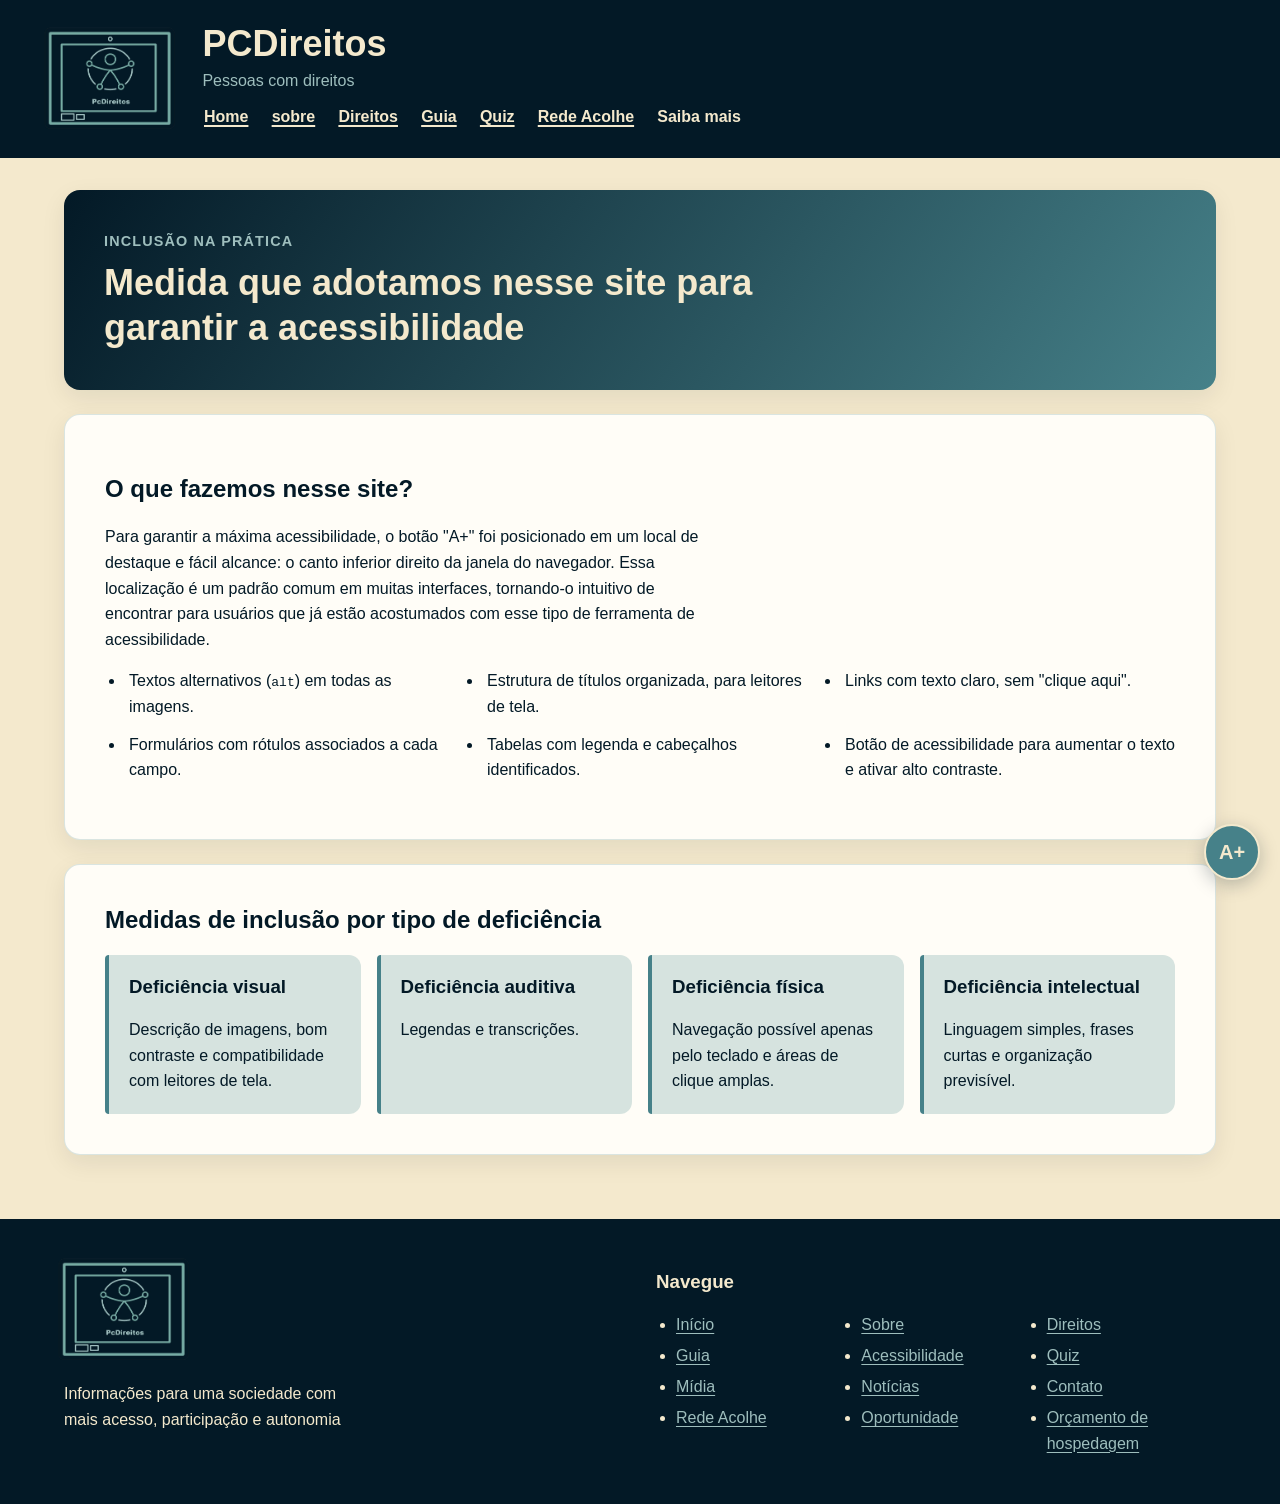
==== html/acessibilidade.html @ 61f4b3b0 "Atualiza README" ====
<!DOCTYPE html>
<html lang="pt-br">
<head>
    <meta charset="UTF-8">
    <meta name="viewport" content="width=device-width, initial-scale=1.0">
    <link rel="stylesheet" href="../css/acessibilidade.css">
    <title>Acessibilidade - PCDireitos</title>
</head>
<body>

        <!--Cabeçalho-->
    <header>
        <img src="../imgs/logo_PCDireitos.jpg" alt="Logo do PCDireitos">
        <h1>PCDireitos</h1>
        <p class="marca-descricao">Pessoas com direitos</p>

        <!--Navegação do cabeçalho-->
        <nav class="navegacao-principal" aria-label="Navegação principal">
            <ul>
                <li><a href="index.html">Home</a></li>
                <li><a href="sobre.html">sobre</a></li>
                <li><a href="projetos.html">Direitos</a></li>
                <li><a href="impacto.html">Guia</a></li>
                <li><a href="quiz.html">Quiz</a></li>
                <li><a href="RedeAcolhe.html">Rede Acolhe</a></li>
                <li>
                    <details>
                        <summary>Saiba mais</summary>
                        <ul>
                            <li><a href="acessibilidade.html">Acessibilidade</a></li>
                            <li><a href="midia.html">Mídia</a></li>
                            <li><a href="noticia.html">Notícias</a></li>
                            <li><a href="contato.html">Contato</a></li>
                            <li><a href="oportunidade.html">Oportunidade</a></li>
                            <li><a href="orcamento_hospedagem.html">Orçamento e Hospedagem</a></li>
                        </ul>
                    </details>
                </li>
            </ul>
        </nav> 
    </header>

    <main>
        <section>
            <p>Inclusão na prática</p>
            <p>Medida que adotamos nesse site para garantir a acessibilidade</p>
        </section>

        <section>
            <h2>O que fazemos nesse site?</h2>
            <p>Para garantir a máxima acessibilidade, o botão "A+" foi posicionado em um local de destaque e fácil alcance: 
                o canto inferior direito da janela do navegador. Essa localização é um padrão comum em muitas interfaces,
                tornando-o intuitivo de encontrar para usuários que já estão acostumados com esse tipo de ferramenta de acessibilidade.</p>

            <ul>
                <li>Textos alternativos (<code>alt</code>) em todas as imagens.</li>
                <li>Estrutura de títulos organizada, para leitores de tela.</li>
                <li>Links com texto claro, sem "clique aqui".</li>
                <li>Formulários com rótulos associados a cada campo.</li>
                <li>Tabelas com legenda e cabeçalhos identificados.</li>
                <li>Botão de acessibilidade para aumentar o texto e ativar alto contraste.</li>
            </ul>
        </section>

        <section>
            <h2>Medidas de inclusão por tipo de deficiência</h2>
            <article>
                <h3>Deficiência visual</h3>
                <p>Descrição de imagens, bom contraste e compatibilidade com leitores de tela.</p>
            </article>
            <article>
                <h3>Deficiência auditiva</h3>
                <p>Legendas e transcrições.</p>
            </article>
            <article>
                <h3>Deficiência física</h3>
                <p>Navegação possível apenas pelo teclado e áreas de clique amplas.</p>
            </article>
            <article>
                <h3>Deficiência intelectual</h3>
                <p>Linguagem simples, frases curtas e organização previsível.</p>
            </article>
        </section>
    </main>


    <!--Painel acessibilidade-->
    <div id="acesso">
        <button id="abrir" type="button" aria-expanded="false" aria-controls="painel"
          aria-label="Abrir painel de acessibilidade"> A+
        </button>

        <section id="painel" role="dialog" aria-labelledby="titulo" hidden>
            <h2 id="titulo">Acessibilidade</h2>

            <!--Botões de acessibilidade-->
            <div role="group" aria-label="Tamanho do texto">
                <span>Tamanho do texto</span>
                <button type="button" data-acao="fonte-menos" aria-label="Diminuir texto">A−</button>
                <button type="button" data-acao="fonte-mais" aria-label="Aumentar texto">A+</button>

                <!--Botões de acessibilidade visual-->
                <button type="button" data-toggle="alto-contraste" aria-pressed="false">Alto contraste</button>
                <button type="button" data-toggle="escala-cinza" aria-pressed="false">Tons de cinza</button>
                <button type="button" data-toggle="fonte-legivel" aria-pressed="false">Fonte legível</button>
                <button type="button" data-toggle="destacar-links" aria-pressed="false">Destacar links</button>
                <button type="button" data-toggle="espacamento" aria-pressed="false">Mais espaçamento</button>
                <button type="button" data-acao="daltonismo" aria-pressed="false">Modo daltônico: desligado</button>
            </div>

            <!--NOVO: Leitura em voz alta-->
            <div class="grupo-leitura" role="group" aria-label="Leitura em voz alta">
                <span>Leitura em voz alta</span>
                <button type="button" data-acao="ler-pagina" aria-label="Ler a página inteira em voz alta (atalho Alt L)">▶ Ler página</button>
                <button type="button" data-acao="ler-selecao" aria-label="Ler somente o texto selecionado">Ler seleção</button>
                <button type="button" data-acao="pausar" aria-pressed="false" aria-label="Pausar leitura">⏸ Pausar</button>
                <button type="button" data-acao="parar" aria-label="Parar leitura">⏹ Parar</button>
                <button type="button" data-toggle="leitura-foco" aria-pressed="false"
                    aria-label="Ler em voz alta o item sob o mouse ou com foco do teclado">Ler ao passar o mouse / foco</button>
                <label for="velocidade">Velocidade:
                    <input type="range" id="velocidade" min="0.5" max="2" step="0.25" value="1">
                </label>
            </div>

            <button type="button" class="a11y-reset" data-acao="reset" aria-live="polite">Restaurar padrão</button>
        </section>

        <!--Filtros para modo daltônico-->
        <svg aria-hidden="true" focusable="false">
            <defs>
                <filter id="filtro-protanopia">
                    <feColorMatrix type="matrix" values="
                        0.567 0.433 0     0 0
                        0.558 0.442 0     0 0
                        0     0.242 0.758 0 0
                        0     0     0     1 0"/>
                </filter>
                <filter id="filtro-deuteranopia">
                    <feColorMatrix type="matrix" values="
                        0.625 0.375 0   0 0
                        0.7   0.3   0   0 0
                        0     0.3   0.7 0 0
                        0     0     0   1 0"/>
                </filter>
                <filter id="filtro-tritanopia">
                    <feColorMatrix type="matrix" values="
                        0.95 0.05  0     0 0
                        0    0.433 0.567 0 0
                        0    0.475 0.525 0 0
                        0    0     0     1 0"/>
                </filter>
            </defs>
        </svg>
    </div>

    <!--rodapé-->
    <footer>
        <section>
            <img src="../imgs/logo_PCDireitos.jpg" alt="Logo do PCDireitos">
            <p>Informações para uma sociedade com mais acesso, participação e autonomia</p>

        </section>

        <!--navegação no rodapé-->
        <section>
            <h3>Navegue</h3>
            <ul>
                <li><a href="index.html">Início</a></li>
                <li><a href="sobre.html">Sobre</a></li>
                <li><a href="projetos.html">Direitos</a></li>
                <li><a href="impacto.html">Guia</a></li>
                <li><a href="acessibilidade.html">Acessibilidade</a></li>
                <li><a href="quiz.html">Quiz</a></li>
                <li><a href="midia.html">Mídia</a></li>
                <li><a href="noticia.html">Notícias</a></li>
                <li><a href="contato.html">Contato</a></li>
                <li><a href="RedeAcolhe.html">Rede Acolhe</a></li>
                <li><a href="oportunidade.html">Oportunidade</a></li>
                <li><a href="orcamento_hospedagem.html">Orçamento de hospedagem</a></li>
            </ul>
        </section>
    </footer>
    
    <script src="../js/painel.js"></script>
</body>
</html>
---- css/acessibilidade.css ----
:root {
    /*  os nomes com  --cor-* é onde guardam a
       paleta da Home; "cor" indica cor, ava anny :/ e o "principal" a base */
    color-scheme: light;
    font-family: "Segoe UI", Arial, sans-serif;
    color: #031926;
    background: #f4e9cd;
    font-synthesis: none;
    text-rendering: optimizeLegibility;
    line-height: 1.6;
    --cor-principal: #031926; /*títulos, cabeçalho e rodapé */
    --cor-destaque: #468189; /* botões e detalhes */
    --cor-verde-agua: #77aca4; /* foco do teclado*/
    --cor-verde-claro: #9ebebd; /* textos e fundos mais leves/suaves */
    --cor-creme: #f4e9cd; /*  fundo geral e texto sobre azul escuro */
    --cor-fundo-cartao: #fffdf7; /* artões e painel */
    --sombra-cartao: 0 8px 24px rgb(3 25 38 / 8%); /* Sombra */

    /* --cor-azul-marinho: #031926;
    --cor-azul-petroleo: #468189;
    --cor-verde-agua: #77aca4;
    --cor-verde-claro: #9ebebd;
    --cor-creme: #f4e9cd;
    --cor-branco-quente: #fffdf7;
    --largura-maxima-conteudo: 1120px;
    
    as cores que usei em algumas páginas, são as mesmas cores, mas mudei
    os nomes para ficar mais fácil de entender, mas se quiser posso mudar 
    de volta para os nomes antigos, só me falar
    */
}

/* bordas e preenchimentos no cálculo da largura */
* {
    box-sizing: border-box;
}

body {
    min-width: 320px; /* Evita que a tela fique estreita demais */
    margin: 0;
}

a {
    color: var(--cor-principal);
    text-underline-offset: 3.2px; /* separa o sublinhado das letras */
}

/*  aplica o estilo quando o ponteiro do mouse está sobre o link */
a:hover {
    color: var(--cor-destaque);
}

/*  destaca o elemento que recebeu foco, como na navegação pelo tab */
:focus-visible {
    outline: 3px solid var(--cor-verde-agua);
    outline-offset: 4px;
}

header {
    /* max ele escolhe o maior valor, mantém espaço nas laterais e centraliza
       o conteúdo em telas mais largas */
    padding: 20px clamp(20px, 3vw, 48px); 
    color: var(--cor-creme);
    background: var(--cor-principal);
    display: grid;
    grid-template-columns: auto 1fr;
    column-gap: 24px;
    align-items: center;
}

header > img[src="../imgs/logo_PCDireitos.jpg"] {
    grid-row: span 3;   /* logo ocupa as 3 linhas */
    width: 140px;
    height: auto;
    border-radius: 12px;
}

header h1 {
    flex-basis: 100%;
    margin: 0;
    font-size: clamp(28px, 4vw, 36px);
    line-height: 1.2;
}

.marca-descricao {
    flex-basis: 100%;
    margin: 0;
    color: var(--cor-verde-claro);
}

.navegacao-principal {
    flex-basis: 100%;
}

.navegacao-principal ul {
    display: flex;
    flex-wrap: wrap;
    gap: 5.6px 20px;
    margin: 0;
    padding: 0;
    list-style: none;
}

.navegacao-principal a,
.navegacao-principal summary {
    /* A vírgula combina seletores */
    display: inline-block;
    padding: 7.2px 1.6px;
    color: var(--cor-creme);
    font-weight: 600;
    text-decoration-thickness: 1.92px;
    cursor: pointer;
}

.navegacao-principal a:hover {
    color: var(--cor-verde-claro);
}

.navegacao-principal a[href="acessibilidade.html"] {
    color: var(--cor-verde-claro);
    text-decoration: underline;
    text-underline-offset: 4.8px;
}

.navegacao-principal details ul {
    
    position: absolute;
    z-index: 2;
    display: grid;
    gap: 2.4px;
    min-width: 208px;
    padding: 8px 12px;
    border-radius: 8px;
    background: var(--cor-principal);
    box-shadow: var(--sombra-cartao);
}

main {
    /* min usa o menor valor, a página ocupa até 1152px e mantém margens
       laterais*/
    width: min(100% - 32px, 1152px);
    margin: 32px auto 64px;
}

main > section {
    /* O sinal > significa "filho direto" ele seleciona apenas as section
    que estão diretamente dentro da main */
    margin-block: 24px;
    padding: clamp(20px, 4vw, 40px);
    border: 1px solid rgb(70 129 137 / 20%);
    border-radius: 16px;
    background: var(--cor-fundo-cartao);
    box-shadow: var(--sombra-cartao);
}

main > section:first-child {
    /* first-child seleciona a primeira 
    section filha direta de main ela recebe o visual de destaque */
    color: var(--cor-creme);
    border: 0;
    background: linear-gradient(125deg, var(--cor-principal), var(--cor-destaque));
}

main > section:first-child p:first-child {
    /* Seleciona o primeiro parágrafo da
     primeira seção (a chamada pequena) */
    margin: 0 0 6.4px;
    color: var(--cor-verde-claro);
    font-size: 14.4px;
    font-weight: 700;
    letter-spacing: 1.152px;
    text-transform: uppercase;
}

main > section:first-child p:last-child {
    /* :last-child seleciona o último filho; aqui é o segundo parágrafo,
       que funciona como título principal do destaque */
    max-width: 672px;
    margin: 0;
    font-size: clamp(24px, 4vw, 36px);
    font-weight: 700;
    line-height: 1.25;
}

h2,
h3 {
    /* estilos compartilhados pelos títulos de nível 2 e 3 */
    color: var(--cor-principal);
    line-height: 1.25;
}

main > section:first-child h2 {
    /* Sobrescreve a cor dos títulos apenas dentro da seção de destaque */
    color: var(--cor-creme);
}

main > section:nth-child(2) > p {
    /* :nth-child(2) seleciona a segunda <section> filha de <main>.
       O > p limita a regra ao parágrafo filho direto dessa seção. */
    max-width: 68ch; /* ch mede aproximadamente a largura do caractere "0". */
}

main > section:nth-child(2) ul {
    /* Grid organiza os itens em coluna o auto-fit cria quantas colunas
       couberem */
    display: grid;
    /* 1fr divide igualmente o espaço
     disponível entre as colunas, essa parte foi tensa viu */
    grid-template-columns: repeat(auto-fit, minmax(min(100%, 288px), 1fr));
    gap: 12px 24px;
    padding-left: 20px;
}

main > section:nth-child(2) li {
    padding-left: 4px;
}

main > section:nth-child(3) {
    /* A terceira seção também usa Grid para organizar os cartões */
    display: grid;
    grid-template-columns: repeat(auto-fit, minmax(min(100%, 224px), 1fr));
    gap: 16px;
}

main > section:nth-child(3) h2 {
    /* grid-column: 1 / -1 faz o título ocupar da primeira até a última
       coluna da grade */
    grid-column: 1 / -1;
    margin-block: 0 4px;
}

main article {
    /* Cada article vira um cartão com uma faixa colorida à esquerda */
    padding: 20px;
    border-left: 4px solid var(--cor-destaque);
    border-radius: 4px 12px 12px 4px;
    background: rgb(158 190 189 / 42%);
}

main article h3 {
    margin-top: 0;
}

main article p {
    margin-bottom: 0;
}

footer {
    /* auto-fit adapta a quantidade à largura */
    display: grid;
    grid-template-columns: repeat(auto-fit, minmax(min(100%, 288px), 1fr));
    gap: 32px;
    padding: 32px max(20px, calc((100% - 1152px) / 2));
    color: var(--cor-creme);
    background: var(--cor-principal);
}

footer h3 {
    color: var(--cor-creme);
}

footer a {
    color: var(--cor-verde-claro);
}

footer a:hover {
    color: var(--cor-creme);
}

footer ul {
    display: grid;
    grid-template-columns: repeat(auto-fit, minmax(144px, 1fr));
    gap: 5.6px 16px;
    padding-left: 20px;
}

footer {
    /* auto-fit adapta a quantidade à largura */
    display: grid;
    grid-template-columns: repeat(auto-fit, minmax(min(100%, 288px), 1fr));
    gap: 32px;
    padding: 32px max(20px, calc((100% - 1152px) / 2));
    color: var(--cor-creme);
    background: var(--cor-principal);
}

footer h3 {
    color: var(--cor-creme);
}

footer a {
    color: var(--cor-verde-claro);
}

footer a:hover {
    color: var(--cor-creme);
}

footer ul {
    display: grid;
    grid-template-columns: repeat(auto-fit, minmax(144px, 1fr));
    gap: 5.6px 16px;
    padding-left: 20px;
}

/*Parte da logo no rodapé*/
footer img {
    display: block;     /* a imagem ocupa a própria linha, ficando acima da frase */
    width: 140px;       /* ajusta o tamanho aqui */
    height: auto;
    margin-bottom: 12px;
    margin-left: -12px;   /* alinha o desenho da logo com a borda do texto */
    border-radius: 12px;
}

footer p {
    max-width: 32ch;
    margin: 0;
}

/* botão de acessibilidade */
#acesso {
    position: fixed;
    z-index: 10;
    right: 20px;
    bottom: 20px;
}

#abrir {
    width: 56px;
    height: 56px;
    border: 2px solid var(--cor-creme);
    border-radius: 50%;
    background: var(--cor-destaque);
    color: var(--cor-creme);
    cursor: pointer;
    font-size: 20px;
    font-weight: 700;
    box-shadow: 0 5px 18px rgb(3 25 38 / 25%);
}

#painel:not([hidden]) {
    position: absolute;
    right: 0;
    bottom: calc(100% + 12.8px);
    width: min(90vw, 360px);
    max-height: min(70vh, 520px);
    overflow-y: auto;
    padding: 20px;
    border: 1px solid var(--cor-verde-claro);
    border-radius: 16px;
    background: var(--cor-fundo-cartao);
    box-shadow: 0 12px 36px rgb(3 25 38 / 20%);
}

#painel[hidden] {
    display: none;
}

#painel h2 {
    margin: 0 0 16px;
}

#painel [role="group"] {
    display: flex;
    flex-wrap: wrap;
    gap: 8px;
}

#painel [role="group"] span {
    flex-basis: 100%;
    font-weight: 700;
}

#painel button {
    padding: 7.2px 10.4px;
    border: 1px solid var(--cor-azul-petroleo);
    border-radius: 8px;
    background: var(--cor-creme);
    color: var(--cor-azul-marinho);
    cursor: pointer;
    font: inherit;
}

#painel button:hover {
    background: var(--cor-verde-claro);
}

#painel .a11y-reset {
    margin-top: 16px;
    background: var(--cor-principal);
    color: var(--cor-creme);
}

/* A partir daqui é  modo de como funciona dentro do painel, deixando ele na lateral e permitindo que tudo funcione */
#acesso svg {
    position: absolute;
    width: 0;
    height: 0;
    overflow: hidden;
    pointer-events: none;
}

/* ===== Efeitos aplicados no <html> pelo JS ===== */
html.alto-contraste body {
    background: #000;
    color: #fff;
}
html.alto-contraste header,
html.alto-contraste footer,
html.alto-contraste .conceito,
html.alto-contraste .principio,
html.alto-contraste .estatistica {
    background: #000;
    color: #fff;
    border: 1px solid #fff;
}
html.alto-contraste a,
html.alto-contraste .estatistica strong,
html.alto-contraste .principio h3,
html.alto-contraste .destaque-chamada {
    color: #ffff00;
}

html.escala-cinza {
    filter: grayscale(100%);
}

html.fonte-legivel body,
html.fonte-legivel button {
    font-family: Verdana, Arial, sans-serif;
    letter-spacing: 0.03em;
}

html.destacar-links a {
    text-decoration: underline;
    text-decoration-thickness: 3px;
    background: #ffff99;
    color: #000;
}

html.espacamento body {
    line-height: 1.9;
    letter-spacing: 0.05em;
    word-spacing: 0.15em;
}

/* ===== Modos para daltonismo ===== */
html.dalt-protanopia   { 
    filter: url(#filtro-protanopia); 
}
html.dalt-deuteranopia { 
    filter: url(#filtro-deuteranopia); 
}
html.dalt-tritanopia   { 
    filter: url(#filtro-tritanopia); 
}

/* ===== NOVO: leitura em voz alta ===== */
#painel .grupo-leitura {
    margin-top: 16px;
    padding-top: 12px;
    border-top: 1px solid var(--cor-verde-claro);
}

#painel .grupo-leitura label {
    flex-basis: 100%;
}

#painel input[type="range"] {
    vertical-align: middle;
    width: 150px;
}

/* botões ligados (ex.: "Ler ao passar o mouse") ficam destacados */
#painel button[aria-pressed="true"] {
    background: var(--cor-azul-petroleo);
    color: var(--cor-creme);
}

/* item que está sendo lido agora */
.lendo-agora {
    outline: 3px solid #ffbf00 !important;
    outline-offset: 2px;
    background: rgb(255 191 0 / 25%) !important;
    scroll-margin: 120px;
}

@media (max-width: 640px) {
    header {
        padding: 16px;
    }

    .navegacao-principal ul {
        gap: 3.2px 14.4px;
    }

    main {
        width: min(100% - 20px, 1152px);
        margin-block: 16px 48px;
    }

    main > section {
        margin-block: 16px;
        border-radius: 12px;
    }

    footer {
        padding: 24px 16px 88px;
    }
}

@media (prefers-reduced-motion: reduce) {

    *,
    *::before,
    *::after {
        /*selecionam elementos criados pelo css*/
        scroll-behavior: auto !important;
        animation-duration: 0.01ms !important;
        animation-iteration-count: 1 !important;
        transition-duration: 0.01ms !important;
    }
}
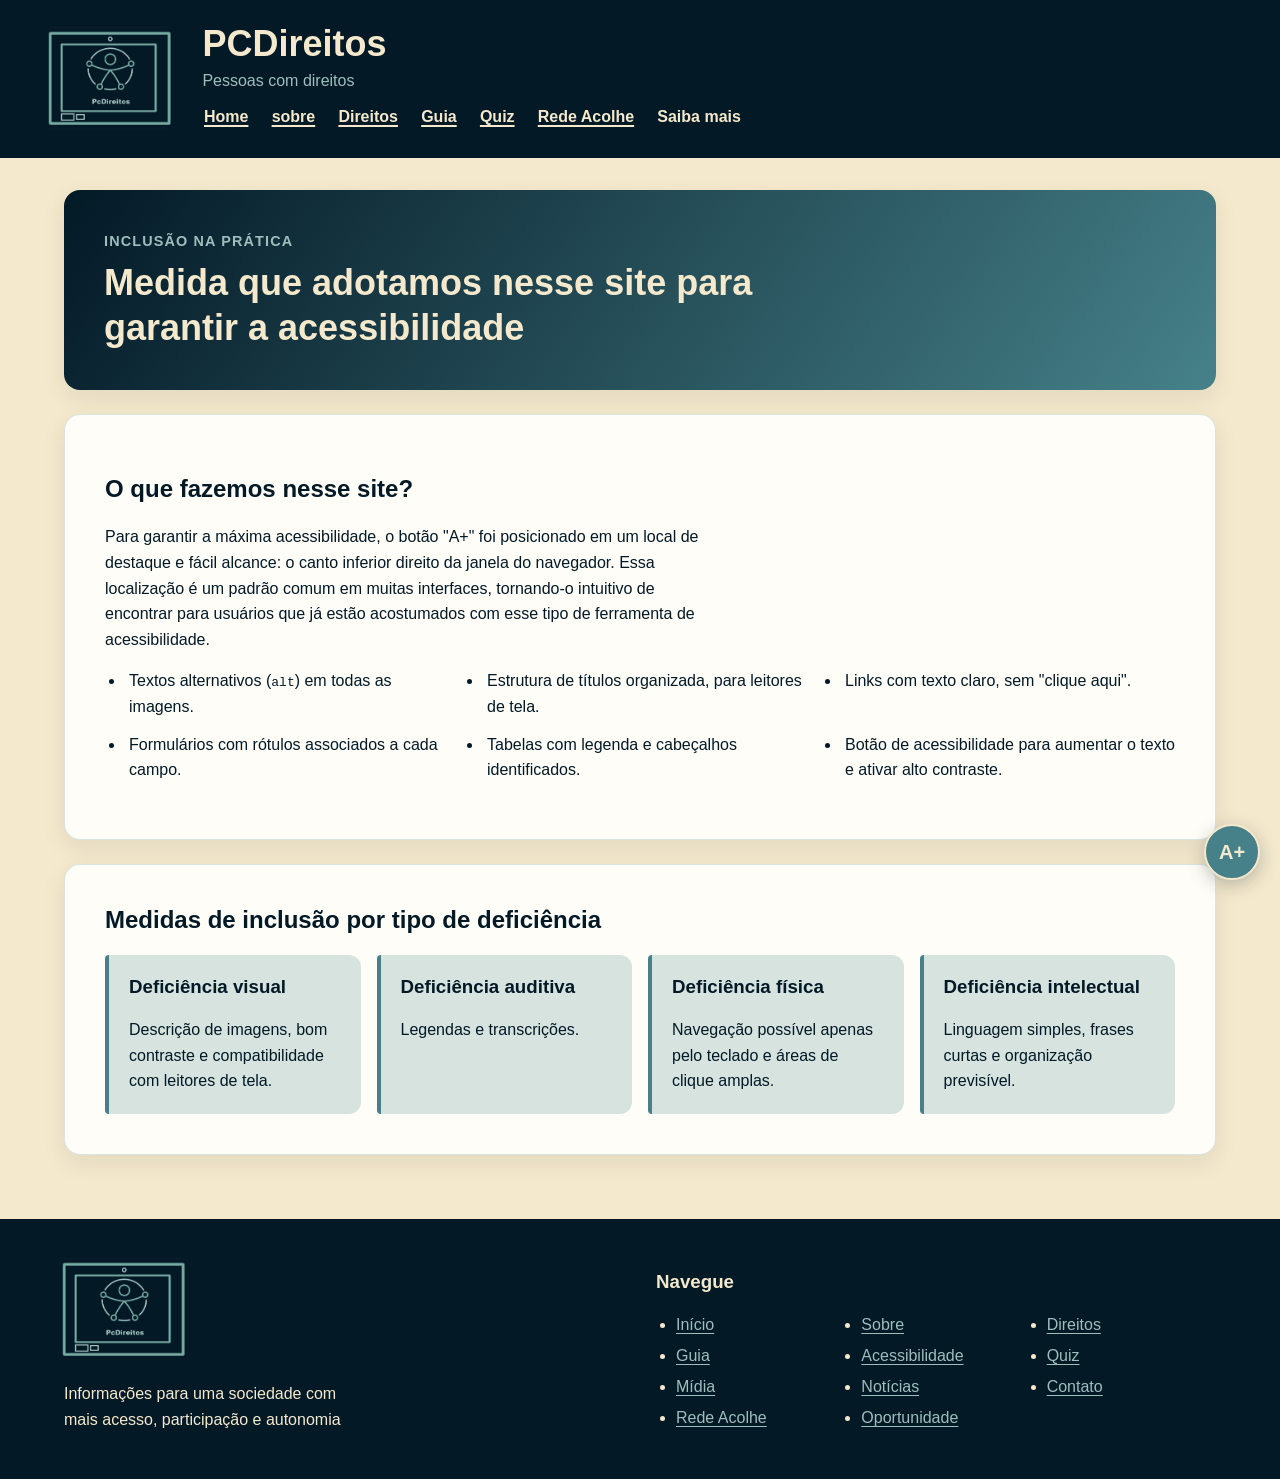
==== commit dafdb0b7: "arrumando navegabilidade" ====
--- a/html/acessibilidade.html
+++ b/html/acessibilidade.html
@@ -32,7 +32,6 @@
                             <li><a href="noticia.html">Notícias</a></li>
                             <li><a href="contato.html">Contato</a></li>
                             <li><a href="oportunidade.html">Oportunidade</a></li>
-                            <li><a href="orcamento_hospedagem.html">Orçamento e Hospedagem</a></li>
                         </ul>
                     </details>
                 </li>
@@ -176,7 +175,6 @@
                 <li><a href="contato.html">Contato</a></li>
                 <li><a href="RedeAcolhe.html">Rede Acolhe</a></li>
                 <li><a href="oportunidade.html">Oportunidade</a></li>
-                <li><a href="orcamento_hospedagem.html">Orçamento de hospedagem</a></li>
             </ul>
         </section>
     </footer>
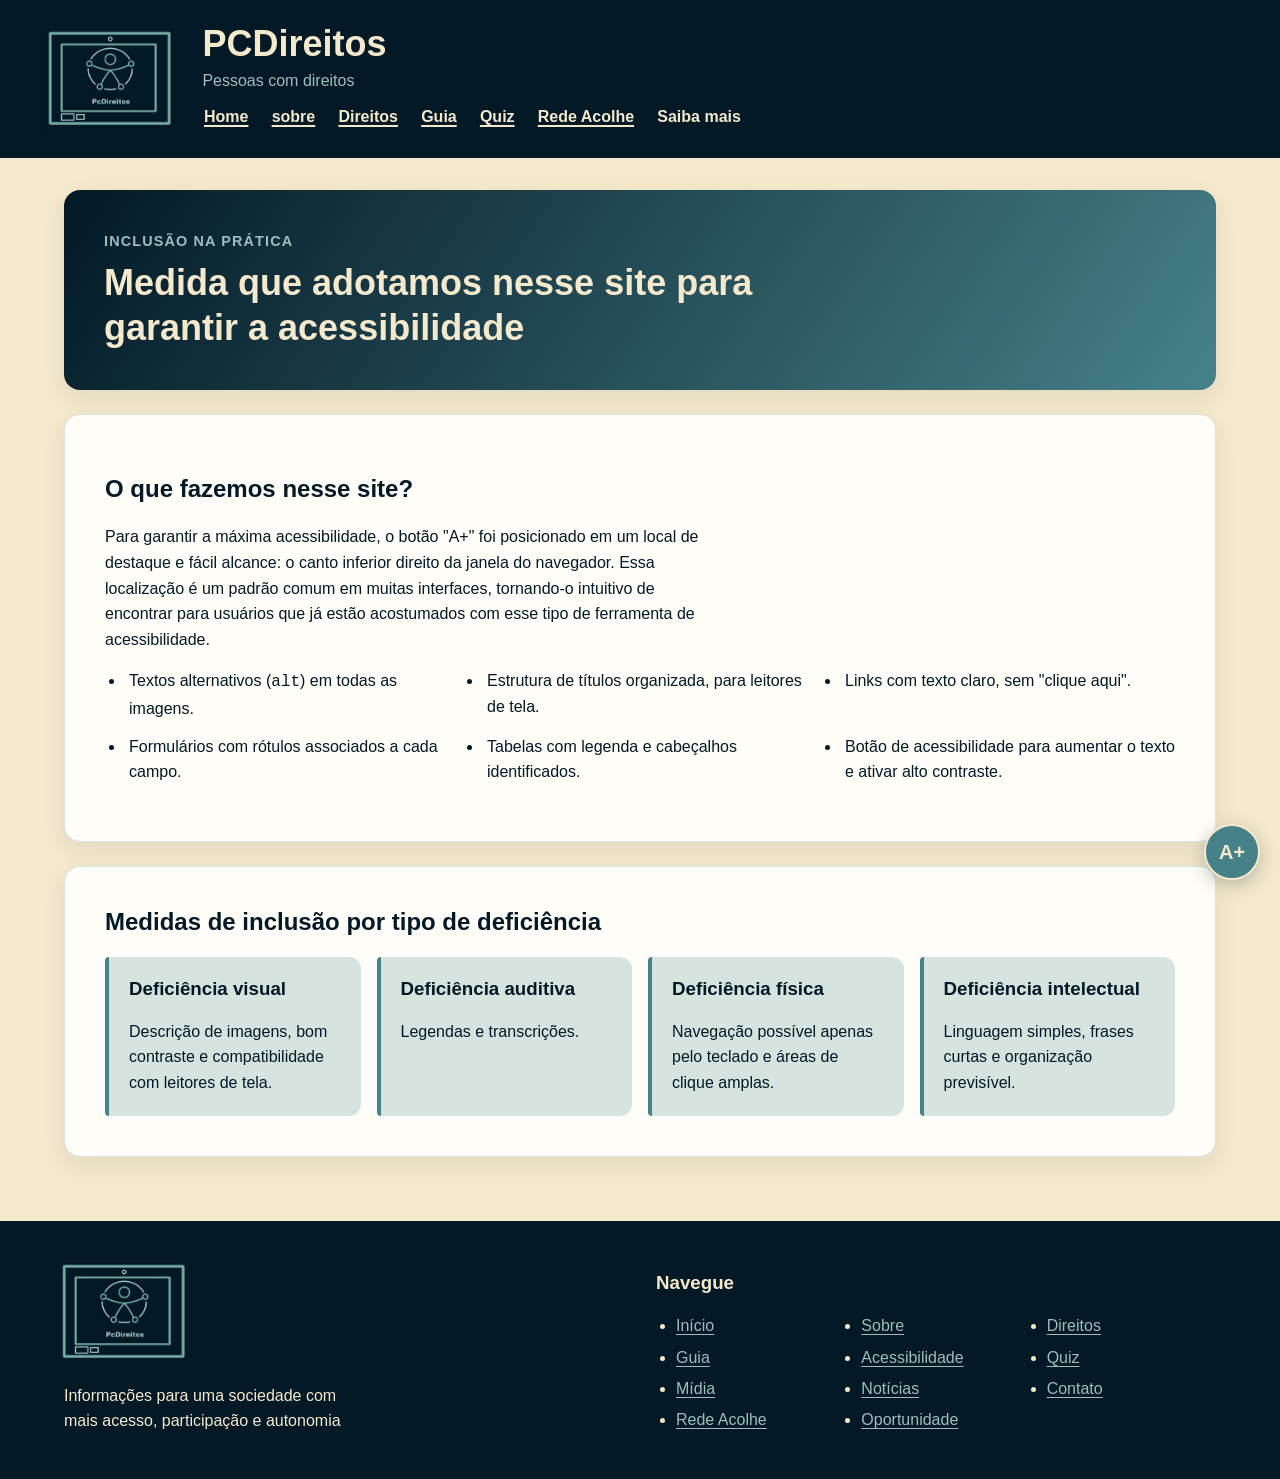
==== commit 835ea768: "Site finalizado" ====
--- a/html/acessibilidade.html
+++ b/html/acessibilidade.html
@@ -4,6 +4,7 @@
     <meta charset="UTF-8">
     <meta name="viewport" content="width=device-width, initial-scale=1.0">
     <link rel="stylesheet" href="../css/acessibilidade.css">
+    <link rel="stylesheet" href="../css/painel.css">
     <title>Acessibilidade - PCDireitos</title>
 </head>
 <body>
--- a/css/acessibilidade.css
+++ b/css/acessibilidade.css
@@ -78,7 +78,7 @@
 header h1 {
     flex-basis: 100%;
     margin: 0;
-    font-size: clamp(28px, 4vw, 36px);
+    font-size: clamp(1.75rem, 4vw, 2.25rem);
     line-height: 1.2;
 }
 
@@ -166,7 +166,7 @@
      primeira seção (a chamada pequena) */
     margin: 0 0 6.4px;
     color: var(--cor-verde-claro);
-    font-size: 14.4px;
+    font-size: 0.9rem;
     font-weight: 700;
     letter-spacing: 1.152px;
     text-transform: uppercase;
@@ -177,7 +177,7 @@
        que funciona como título principal do destaque */
     max-width: 672px;
     margin: 0;
-    font-size: clamp(24px, 4vw, 36px);
+    font-size: clamp(1.5rem, 4vw, 2.25rem);
     font-weight: 700;
     line-height: 1.25;
 }
@@ -318,174 +318,6 @@
     margin: 0;
 }
 
-/* botão de acessibilidade */
-#acesso {
-    position: fixed;
-    z-index: 10;
-    right: 20px;
-    bottom: 20px;
-}
-
-#abrir {
-    width: 56px;
-    height: 56px;
-    border: 2px solid var(--cor-creme);
-    border-radius: 50%;
-    background: var(--cor-destaque);
-    color: var(--cor-creme);
-    cursor: pointer;
-    font-size: 20px;
-    font-weight: 700;
-    box-shadow: 0 5px 18px rgb(3 25 38 / 25%);
-}
-
-#painel:not([hidden]) {
-    position: absolute;
-    right: 0;
-    bottom: calc(100% + 12.8px);
-    width: min(90vw, 360px);
-    max-height: min(70vh, 520px);
-    overflow-y: auto;
-    padding: 20px;
-    border: 1px solid var(--cor-verde-claro);
-    border-radius: 16px;
-    background: var(--cor-fundo-cartao);
-    box-shadow: 0 12px 36px rgb(3 25 38 / 20%);
-}
-
-#painel[hidden] {
-    display: none;
-}
-
-#painel h2 {
-    margin: 0 0 16px;
-}
-
-#painel [role="group"] {
-    display: flex;
-    flex-wrap: wrap;
-    gap: 8px;
-}
-
-#painel [role="group"] span {
-    flex-basis: 100%;
-    font-weight: 700;
-}
-
-#painel button {
-    padding: 7.2px 10.4px;
-    border: 1px solid var(--cor-azul-petroleo);
-    border-radius: 8px;
-    background: var(--cor-creme);
-    color: var(--cor-azul-marinho);
-    cursor: pointer;
-    font: inherit;
-}
-
-#painel button:hover {
-    background: var(--cor-verde-claro);
-}
-
-#painel .a11y-reset {
-    margin-top: 16px;
-    background: var(--cor-principal);
-    color: var(--cor-creme);
-}
-
-/* A partir daqui é  modo de como funciona dentro do painel, deixando ele na lateral e permitindo que tudo funcione */
-#acesso svg {
-    position: absolute;
-    width: 0;
-    height: 0;
-    overflow: hidden;
-    pointer-events: none;
-}
-
-/* ===== Efeitos aplicados no <html> pelo JS ===== */
-html.alto-contraste body {
-    background: #000;
-    color: #fff;
-}
-html.alto-contraste header,
-html.alto-contraste footer,
-html.alto-contraste .conceito,
-html.alto-contraste .principio,
-html.alto-contraste .estatistica {
-    background: #000;
-    color: #fff;
-    border: 1px solid #fff;
-}
-html.alto-contraste a,
-html.alto-contraste .estatistica strong,
-html.alto-contraste .principio h3,
-html.alto-contraste .destaque-chamada {
-    color: #ffff00;
-}
-
-html.escala-cinza {
-    filter: grayscale(100%);
-}
-
-html.fonte-legivel body,
-html.fonte-legivel button {
-    font-family: Verdana, Arial, sans-serif;
-    letter-spacing: 0.03em;
-}
-
-html.destacar-links a {
-    text-decoration: underline;
-    text-decoration-thickness: 3px;
-    background: #ffff99;
-    color: #000;
-}
-
-html.espacamento body {
-    line-height: 1.9;
-    letter-spacing: 0.05em;
-    word-spacing: 0.15em;
-}
-
-/* ===== Modos para daltonismo ===== */
-html.dalt-protanopia   { 
-    filter: url(#filtro-protanopia); 
-}
-html.dalt-deuteranopia { 
-    filter: url(#filtro-deuteranopia); 
-}
-html.dalt-tritanopia   { 
-    filter: url(#filtro-tritanopia); 
-}
-
-/* ===== NOVO: leitura em voz alta ===== */
-#painel .grupo-leitura {
-    margin-top: 16px;
-    padding-top: 12px;
-    border-top: 1px solid var(--cor-verde-claro);
-}
-
-#painel .grupo-leitura label {
-    flex-basis: 100%;
-}
-
-#painel input[type="range"] {
-    vertical-align: middle;
-    width: 150px;
-}
-
-/* botões ligados (ex.: "Ler ao passar o mouse") ficam destacados */
-#painel button[aria-pressed="true"] {
-    background: var(--cor-azul-petroleo);
-    color: var(--cor-creme);
-}
-
-/* item que está sendo lido agora */
-.lendo-agora {
-    outline: 3px solid #ffbf00 !important;
-    outline-offset: 2px;
-    background: rgb(255 191 0 / 25%) !important;
-    scroll-margin: 120px;
-}
-
 @media (max-width: 640px) {
     header {
         padding: 16px;
--- a/css/painel.css
+++ b/css/painel.css
@@ -0,0 +1,177 @@
+/*PAINEL.CSS - painel de acessibilidade (um só para o site todo)*/
+
+/* Tamanho do texto: os botões A− / A+ mudam o font-size do <html>.
+   rem acompanha esse valor; px não acompanha. */
+html body {
+    font-size: 1rem;
+}
+
+/* Botão flutuante e caixa do painel */
+#acesso {
+    --a11y-escuro: #031926;
+    --a11y-petroleo: #468189;
+    --a11y-claro: #9ebebd;
+    --a11y-creme: #f4e9cd;
+    --a11y-cartao: #fffdf7;
+
+    position: fixed;
+    z-index: 10;
+    right: 20px;
+    bottom: 20px;
+    font-size: 16px; /* o painel não cresce junto com o texto da página */
+}
+
+#abrir {
+    width: 56px;
+    height: 56px;
+    border: 2px solid var(--a11y-creme);
+    border-radius: 50%;
+    background: var(--a11y-petroleo);
+    color: var(--a11y-creme);
+    cursor: pointer;
+    font-size: 20px;
+    font-weight: 700;
+    box-shadow: 0 5px 18px rgb(3 25 38 / 25%);
+}
+
+#painel:not([hidden]) {
+    position: absolute;
+    right: 0;
+    bottom: calc(100% + 12.8px);
+    width: min(90vw, 360px);
+    max-height: min(70vh, 520px);
+    overflow-y: auto;
+    padding: 20px;
+    border: 1px solid var(--a11y-claro);
+    border-radius: 16px;
+    background: var(--a11y-cartao);
+    color: var(--a11y-escuro);
+    box-shadow: 0 12px 36px rgb(3 25 38 / 20%);
+}
+
+#painel[hidden] {
+    display: none;
+}
+
+#painel h2 {
+    margin: 0 0 16px;
+}
+
+#painel [role="group"] {
+    display: flex;
+    flex-wrap: wrap;
+    gap: 8px;
+}
+
+#painel [role="group"] span {
+    flex-basis: 100%;
+    font-weight: 700;
+}
+
+#painel button {
+    padding: 7.2px 10.4px;
+    border: 1px solid var(--a11y-petroleo);
+    border-radius: 8px;
+    background: var(--a11y-creme);
+    color: var(--a11y-escuro);
+    cursor: pointer;
+    font: inherit;
+}
+
+#painel button:hover {
+    background: var(--a11y-claro);
+}
+
+/* botões ligados (ex.: "Ler ao passar o mouse") ficam destacados */
+#painel button[aria-pressed="true"] {
+    background: var(--a11y-petroleo);
+    color: var(--a11y-creme);
+}
+
+#painel .a11y-reset {
+    margin-top: 16px;
+    background: var(--a11y-escuro);
+    color: var(--a11y-creme);
+}
+
+/* Leitura em voz alta */
+#painel .grupo-leitura {
+    margin-top: 16px;
+    padding-top: 12px;
+    border-top: 1px solid var(--a11y-claro);
+}
+
+#painel .grupo-leitura label {
+    flex-basis: 100%;
+}
+
+#painel input[type="range"] {
+    vertical-align: middle;
+    width: 150px;
+}
+
+/* item que está sendo lido agora */
+.lendo-agora {
+    outline: 3px solid #ffbf00 !important;
+    outline-offset: 2px;
+    background: rgb(255 191 0 / 25%) !important;
+    scroll-margin: 120px;
+}
+
+/* SVG dos filtros de daltonismo */
+#acesso svg {
+    position: absolute;
+    width: 0;
+    height: 0;
+    overflow: hidden;
+    pointer-events: none;
+}
+
+/* Efeitos aplicados no <html> pelo JS */
+html.alto-contraste body,
+html.alto-contraste body *:not(#acesso, #acesso *) {
+    background: #000 !important;
+    color: #fff !important;
+    border-color: #fff !important;
+    box-shadow: none !important;
+}
+
+html.alto-contraste body a:not(#acesso a) {
+    color: #ffff00 !important;
+}
+
+html.escala-cinza {
+    filter: grayscale(100%);
+}
+
+html.fonte-legivel body,
+html.fonte-legivel button {
+    font-family: Verdana, Arial, sans-serif;
+    letter-spacing: 0.03em;
+}
+
+html.destacar-links a {
+    text-decoration: underline;
+    text-decoration-thickness: 3px;
+    background: #ffff99;
+    color: #000;
+}
+
+html.espacamento body {
+    line-height: 1.9;
+    letter-spacing: 0.05em;
+    word-spacing: 0.15em;
+}
+
+/* Modos para daltonismo */
+html.dalt-protanopia   { 
+    filter: url(#filtro-protanopia); 
+}
+
+html.dalt-deuteranopia { 
+    filter: url(#filtro-deuteranopia); 
+}
+
+html.dalt-tritanopia   { 
+    filter: url(#filtro-tritanopia); 
+}
